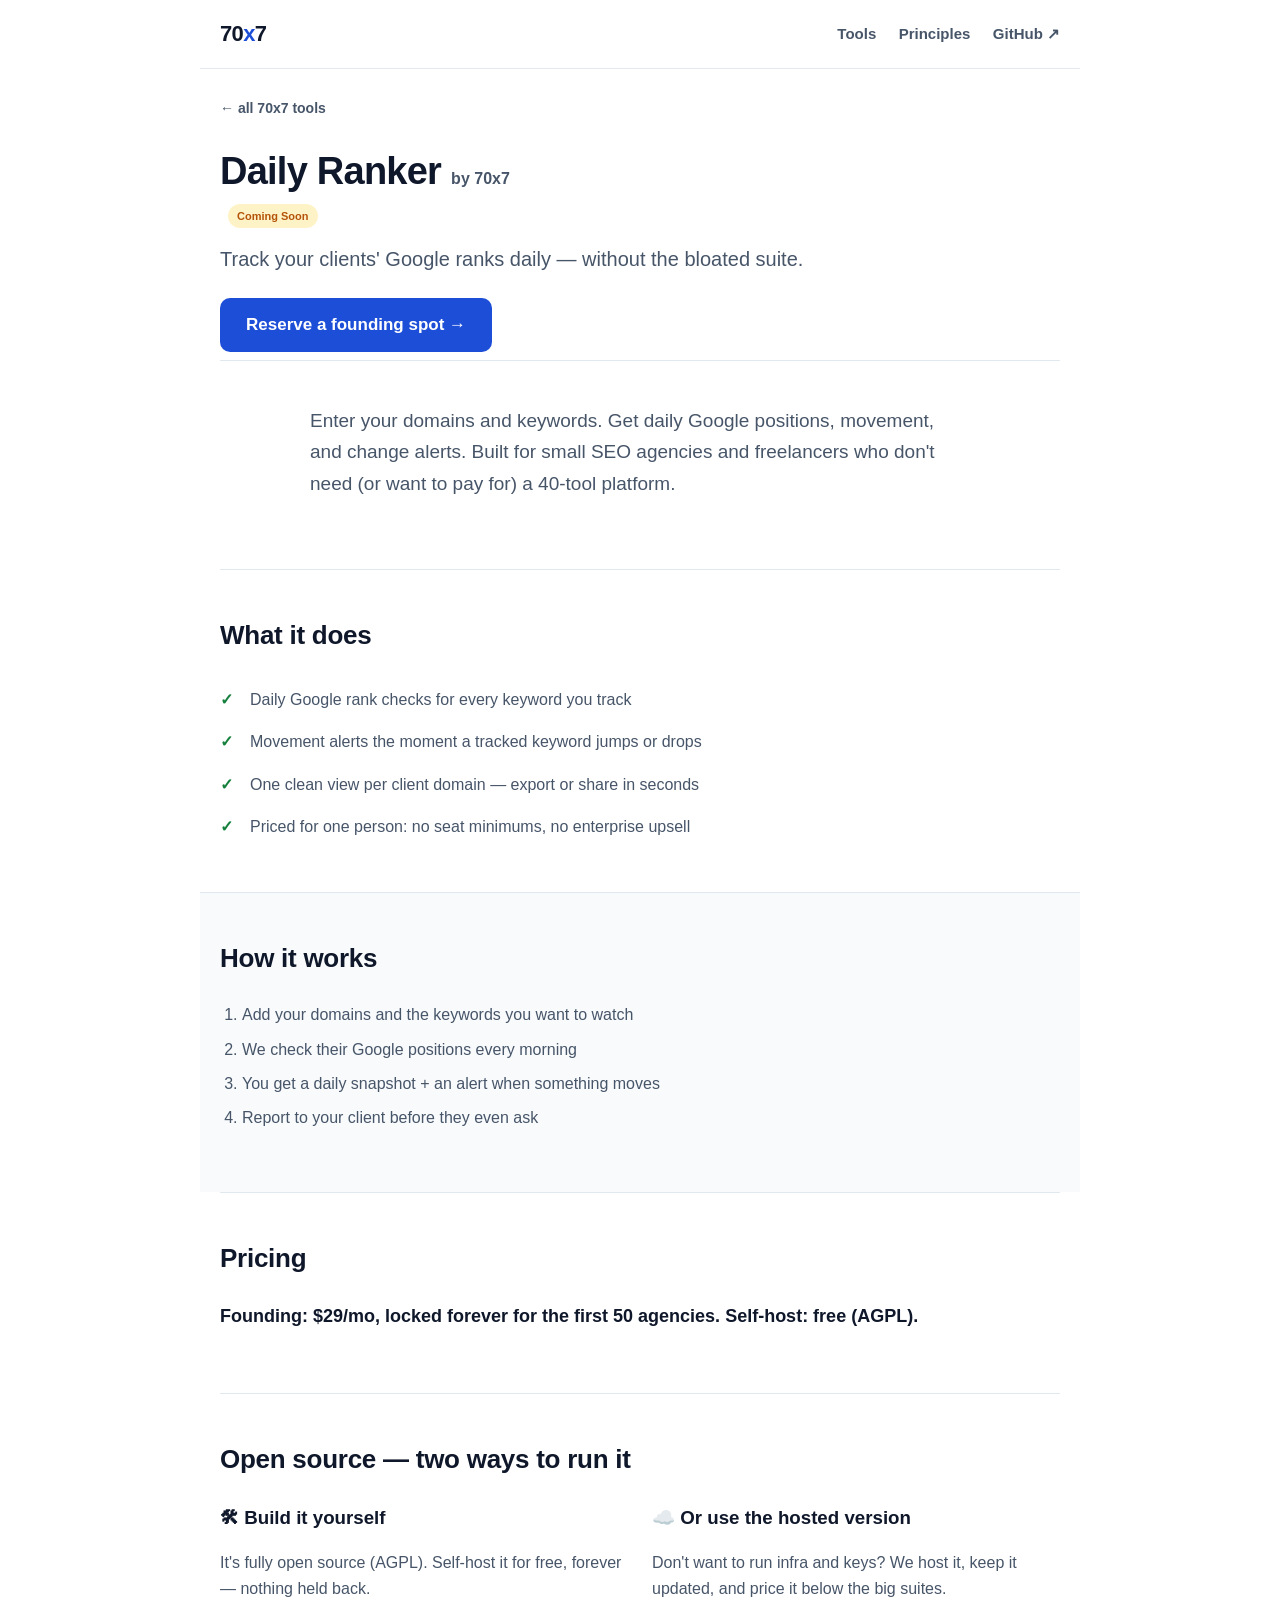
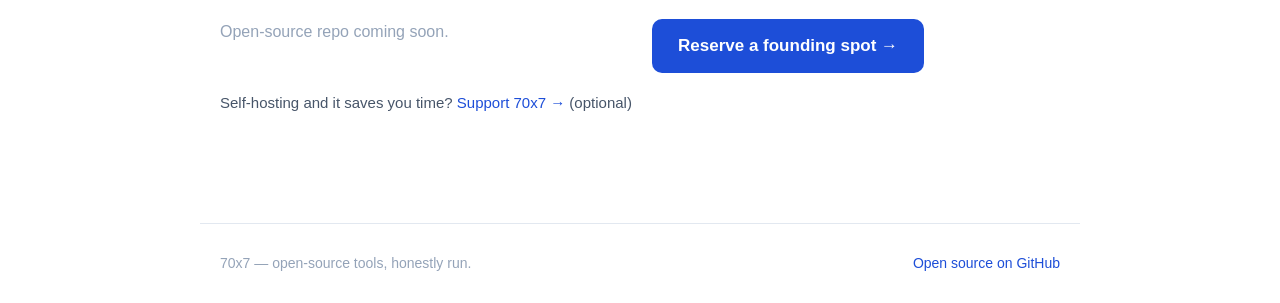
==== apps/daily-ranker.html @ 0df6f69b "70x7 hub — static site preview" ====
<!DOCTYPE html>
<html lang="en">
<head>
<meta charset="utf-8">
<meta name="viewport" content="width=device-width, initial-scale=1">
<title>Daily Ranker by 70x7</title>
<meta name="description" content="Track your clients' Google ranks daily — without the bloated suite.">
<link rel="stylesheet" href="../styles.css">
</head>
<body>
<header class="nav">
  <a class="logo" href="../index.html">70<span>x</span>7</a>
  <nav>
    <a href="../index.html#tools">Tools</a>
    <a href="../index.html#principles">Principles</a>
    <a href="https://github.com/nac70x7" target="_blank" rel="noopener">GitHub ↗</a>
  </nav>
</header>

<main>
<article class="app">
  <a class="back" href="../index.html#tools">← all 70x7 tools</a>
  <header class="app-head">
    <div class="app-title"><h1>Daily Ranker</h1><span class="by">by 70x7</span></div>
    <span class="badge">Coming Soon</span>
    <p class="tagline">Track your clients' Google ranks daily — without the bloated suite.</p>
    <a class="cta" href="https://nac70x7.github.io/rankdaily/" target="_blank" rel="noopener">Reserve a founding spot →</a>
  </header>

  <section class="block">
    <p class="lead">Enter your domains and keywords. Get daily Google positions, movement, and change alerts. Built for small SEO agencies and freelancers who don't need (or want to pay for) a 40-tool platform.</p>
  </section>

  <section class="block">
    <h2>What it does</h2>
    <ul class="ticks"><li>Daily Google rank checks for every keyword you track</li><li>Movement alerts the moment a tracked keyword jumps or drops</li><li>One clean view per client domain — export or share in seconds</li><li>Priced for one person: no seat minimums, no enterprise upsell</li></ul>
  </section>

  <section class="block alt">
    <h2>How it works</h2>
    <ol class="steps"><li>Add your domains and the keywords you want to watch</li><li>We check their Google positions every morning</li><li>You get a daily snapshot + an alert when something moves</li><li>Report to your client before they even ask</li></ol>
  </section>

  <section class="block">
    <h2>Pricing</h2>
    <p class="pricing">Founding: $29/mo, locked forever for the first 50 agencies. Self-host: free (AGPL).</p>
  </section>

  <section class="block opencore">
    <h2>Open source — two ways to run it</h2>
    <div class="two">
      <div>
        <h3>🛠 Build it yourself</h3>
        <p>It's fully open source (AGPL). Self-host it for free, forever — nothing held back.</p>
        <p style="color:#94a3b8">Open-source repo coming soon.</p>
      </div>
      <div>
        <h3>☁️ Or use the hosted version</h3>
        <p>Don't want to run infra and keys? We host it, keep it updated, and price it below the big suites.</p>
        <a class="cta" href="https://nac70x7.github.io/rankdaily/" target="_blank" rel="noopener">Reserve a founding spot →</a>
      </div>
    </div>
    <p class="donate">Self-hosting and it saves you time? <a href="https://70x7.example/support" target="_blank" rel="noopener">Support 70x7 →</a> (optional)</p>
  </section>
</article>

</main>

<footer class="foot">
  <div>70x7 — open-source tools, honestly run.</div>
  <div class="foot-links"><a href="https://github.com/nac70x7" target="_blank" rel="noopener">Open source on GitHub</a></div>
</footer>
</body>
</html>
---- styles.css ----
:root{--ink:#0f172a;--muted:#475569;--line:#e2e8f0;--brand:#1d4ed8;--brand2:#15803d;--bg:#f8fafc}
*{box-sizing:border-box}
body{margin:0;font:16px/1.65 -apple-system,BlinkMacSystemFont,"Segoe UI",Roboto,Helvetica,Arial,sans-serif;color:var(--ink);background:#fff}
a{color:var(--brand);text-decoration:none}
a:hover{text-decoration:underline}
main{max-width:880px;margin:0 auto;padding:0 20px}

/* nav */
.nav{display:flex;align-items:center;justify-content:space-between;max-width:880px;margin:0 auto;padding:16px 20px;border-bottom:1px solid var(--line)}
.logo{font-weight:800;font-size:22px;letter-spacing:-.03em;color:var(--ink)}
.logo span{color:var(--brand)}
.nav nav a{margin-left:18px;color:var(--muted);font-weight:600;font-size:15px}

/* hero */
.hero{padding:64px 0 40px;text-align:center}
.hero h1{font-size:42px;line-height:1.12;letter-spacing:-.02em;margin:0 0 18px}
.lead{font-size:19px;color:var(--muted);max-width:660px;margin:0 auto 26px}
.cta{display:inline-block;background:var(--brand);color:#fff;font-weight:700;font-size:17px;padding:13px 26px;border-radius:10px;border:0;cursor:pointer}
.cta:hover{background:#1e40af;text-decoration:none}

/* blocks */
.block{padding:44px 0;border-top:1px solid var(--line)}
.block h2{font-size:26px;letter-spacing:-.01em;margin:0 0 22px}
.block.alt{background:var(--bg);margin:0 -20px;padding:44px 20px;border-radius:0}

/* tool cards */
.cards{display:grid;grid-template-columns:1fr 1fr;gap:18px}
@media(max-width:640px){.cards{grid-template-columns:1fr}.hero h1{font-size:32px}}
.card{display:block;border:1px solid var(--line);border-radius:14px;padding:22px;color:inherit;transition:border-color .15s}
.card:hover{border-color:var(--brand);text-decoration:none}
.card h3{margin:0 0 4px;font-size:19px}
.card .by{color:var(--muted);font-weight:600;font-size:13px}
.card p{margin:10px 0 0;color:var(--muted);font-size:15px}
.badge{display:inline-block;background:#fef3c7;color:#b45309;font-weight:700;font-size:11px;padding:3px 9px;border-radius:999px;margin-left:8px;vertical-align:middle}
.badge.live{background:#dcfce7;color:var(--brand2)}

/* principles */
.principles{display:grid;grid-template-columns:1fr 1fr;gap:24px}
@media(max-width:640px){.principles{grid-template-columns:1fr}}
.principles h3{margin:0 0 6px;font-size:17px}
.principles p{margin:0;color:var(--muted);font-size:15px}

/* email */
.email{text-align:center}
.email-form{display:flex;gap:10px;max-width:440px;margin:18px auto 0}
.email-form input{flex:1;padding:13px;border:1px solid var(--line);border-radius:10px;font-size:16px}
@media(max-width:520px){.email-form{flex-direction:column}}

/* app page */
.back{display:inline-block;color:var(--muted);font-weight:600;font-size:14px;margin:28px 0 0}
.app-head{padding:18px 0 8px}
.app-title{display:flex;align-items:baseline;gap:10px;flex-wrap:wrap}
.app-title h1{font-size:38px;letter-spacing:-.02em;margin:0}
.app-head .by{color:var(--muted);font-weight:700}
.app-head .tagline{font-size:20px;color:var(--muted);margin:14px 0 22px}
.ticks{list-style:none;padding:0;margin:0}
.ticks li{padding:8px 0 8px 30px;position:relative;color:var(--muted)}
.ticks li:before{content:"✓";position:absolute;left:0;color:var(--brand2);font-weight:800}
.steps{color:var(--muted);padding-left:22px}
.steps li{margin:8px 0}
.pricing{font-size:18px;font-weight:600}
.opencore .two{display:grid;grid-template-columns:1fr 1fr;gap:24px;margin-bottom:18px}
@media(max-width:640px){.opencore .two{grid-template-columns:1fr}}
.opencore h3{margin:0 0 8px}
.opencore p{color:var(--muted)}
.donate{font-size:15px}
pre{background:var(--bg);border:1px solid var(--line);border-radius:10px;padding:14px;overflow:auto;font-size:14px}

/* footer */
.foot{max-width:880px;margin:48px auto 0;padding:28px 20px;border-top:1px solid var(--line);color:#94a3b8;font-size:14px;display:flex;justify-content:space-between;flex-wrap:wrap;gap:8px}
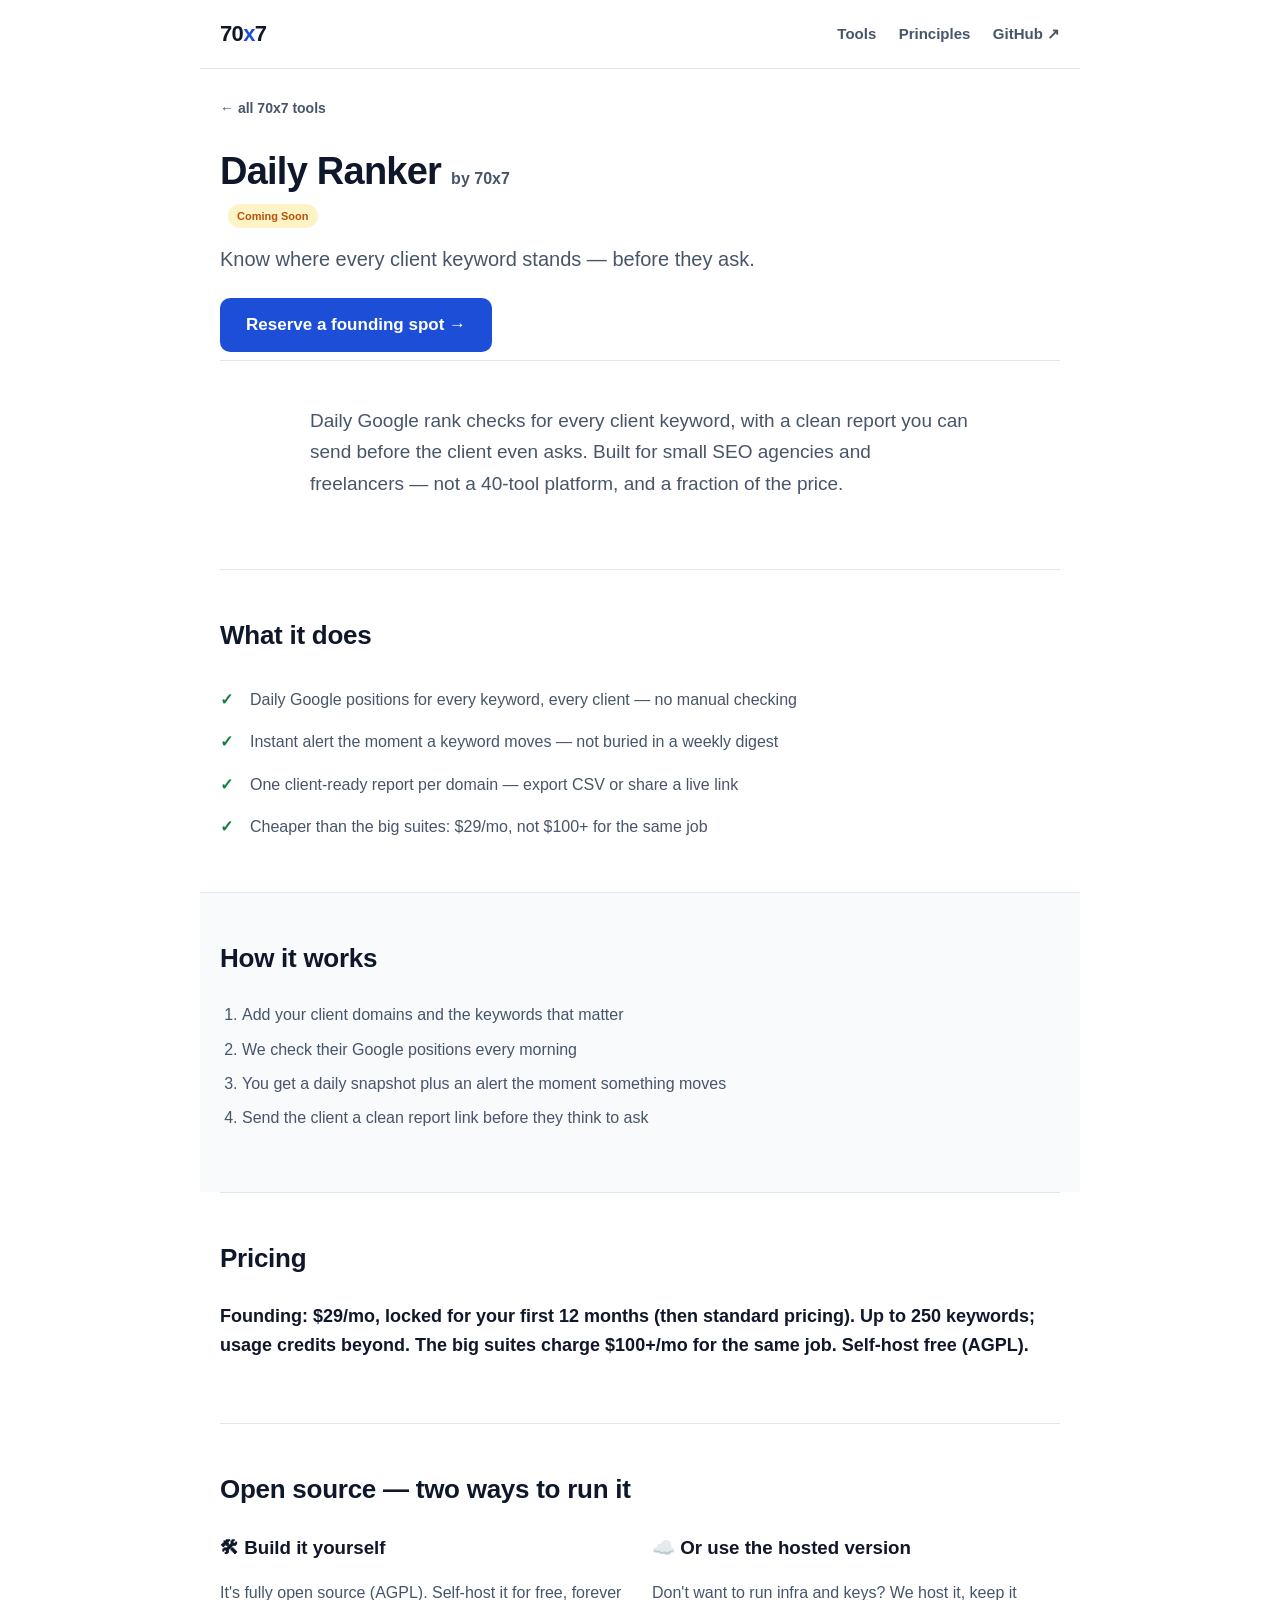
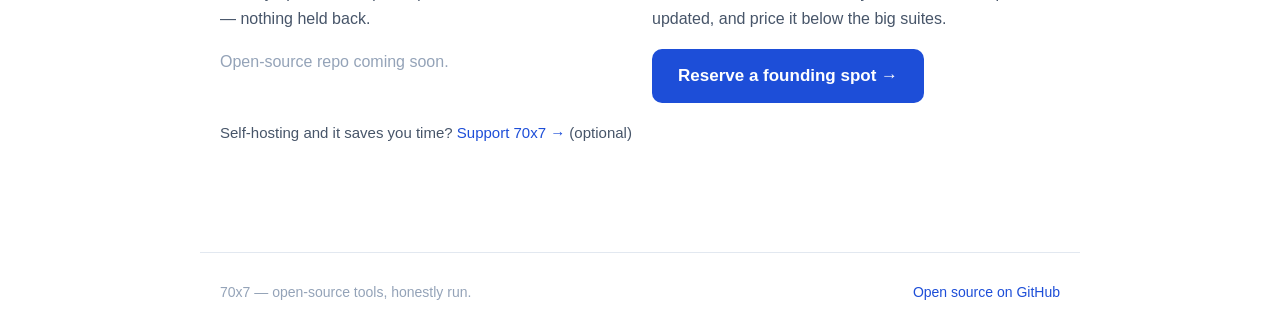
==== commit b67ad713: "copy: re-aim at the SEO buyer (specialist panel) + economics fix" ====
--- a/apps/daily-ranker.html
+++ b/apps/daily-ranker.html
@@ -4,7 +4,7 @@
 <meta charset="utf-8">
 <meta name="viewport" content="width=device-width, initial-scale=1">
 <title>Daily Ranker by 70x7</title>
-<meta name="description" content="Track your clients' Google ranks daily — without the bloated suite.">
+<meta name="description" content="Know where every client keyword stands — before they ask.">
 <link rel="stylesheet" href="../styles.css">
 </head>
 <body>
@@ -23,27 +23,27 @@
   <header class="app-head">
     <div class="app-title"><h1>Daily Ranker</h1><span class="by">by 70x7</span></div>
     <span class="badge">Coming Soon</span>
-    <p class="tagline">Track your clients' Google ranks daily — without the bloated suite.</p>
+    <p class="tagline">Know where every client keyword stands — before they ask.</p>
     <a class="cta" href="https://nac70x7.github.io/rankdaily/" target="_blank" rel="noopener">Reserve a founding spot →</a>
   </header>
 
   <section class="block">
-    <p class="lead">Enter your domains and keywords. Get daily Google positions, movement, and change alerts. Built for small SEO agencies and freelancers who don't need (or want to pay for) a 40-tool platform.</p>
+    <p class="lead">Daily Google rank checks for every client keyword, with a clean report you can send before the client even asks. Built for small SEO agencies and freelancers — not a 40-tool platform, and a fraction of the price.</p>
   </section>
 
   <section class="block">
     <h2>What it does</h2>
-    <ul class="ticks"><li>Daily Google rank checks for every keyword you track</li><li>Movement alerts the moment a tracked keyword jumps or drops</li><li>One clean view per client domain — export or share in seconds</li><li>Priced for one person: no seat minimums, no enterprise upsell</li></ul>
+    <ul class="ticks"><li>Daily Google positions for every keyword, every client — no manual checking</li><li>Instant alert the moment a keyword moves — not buried in a weekly digest</li><li>One client-ready report per domain — export CSV or share a live link</li><li>Cheaper than the big suites: $29/mo, not $100+ for the same job</li></ul>
   </section>
 
   <section class="block alt">
     <h2>How it works</h2>
-    <ol class="steps"><li>Add your domains and the keywords you want to watch</li><li>We check their Google positions every morning</li><li>You get a daily snapshot + an alert when something moves</li><li>Report to your client before they even ask</li></ol>
+    <ol class="steps"><li>Add your client domains and the keywords that matter</li><li>We check their Google positions every morning</li><li>You get a daily snapshot plus an alert the moment something moves</li><li>Send the client a clean report link before they think to ask</li></ol>
   </section>
 
   <section class="block">
     <h2>Pricing</h2>
-    <p class="pricing">Founding: $29/mo, locked forever for the first 50 agencies. Self-host: free (AGPL).</p>
+    <p class="pricing">Founding: $29/mo, locked for your first 12 months (then standard pricing). Up to 250 keywords; usage credits beyond. The big suites charge $100+/mo for the same job. Self-host free (AGPL).</p>
   </section>
 
   <section class="block opencore">
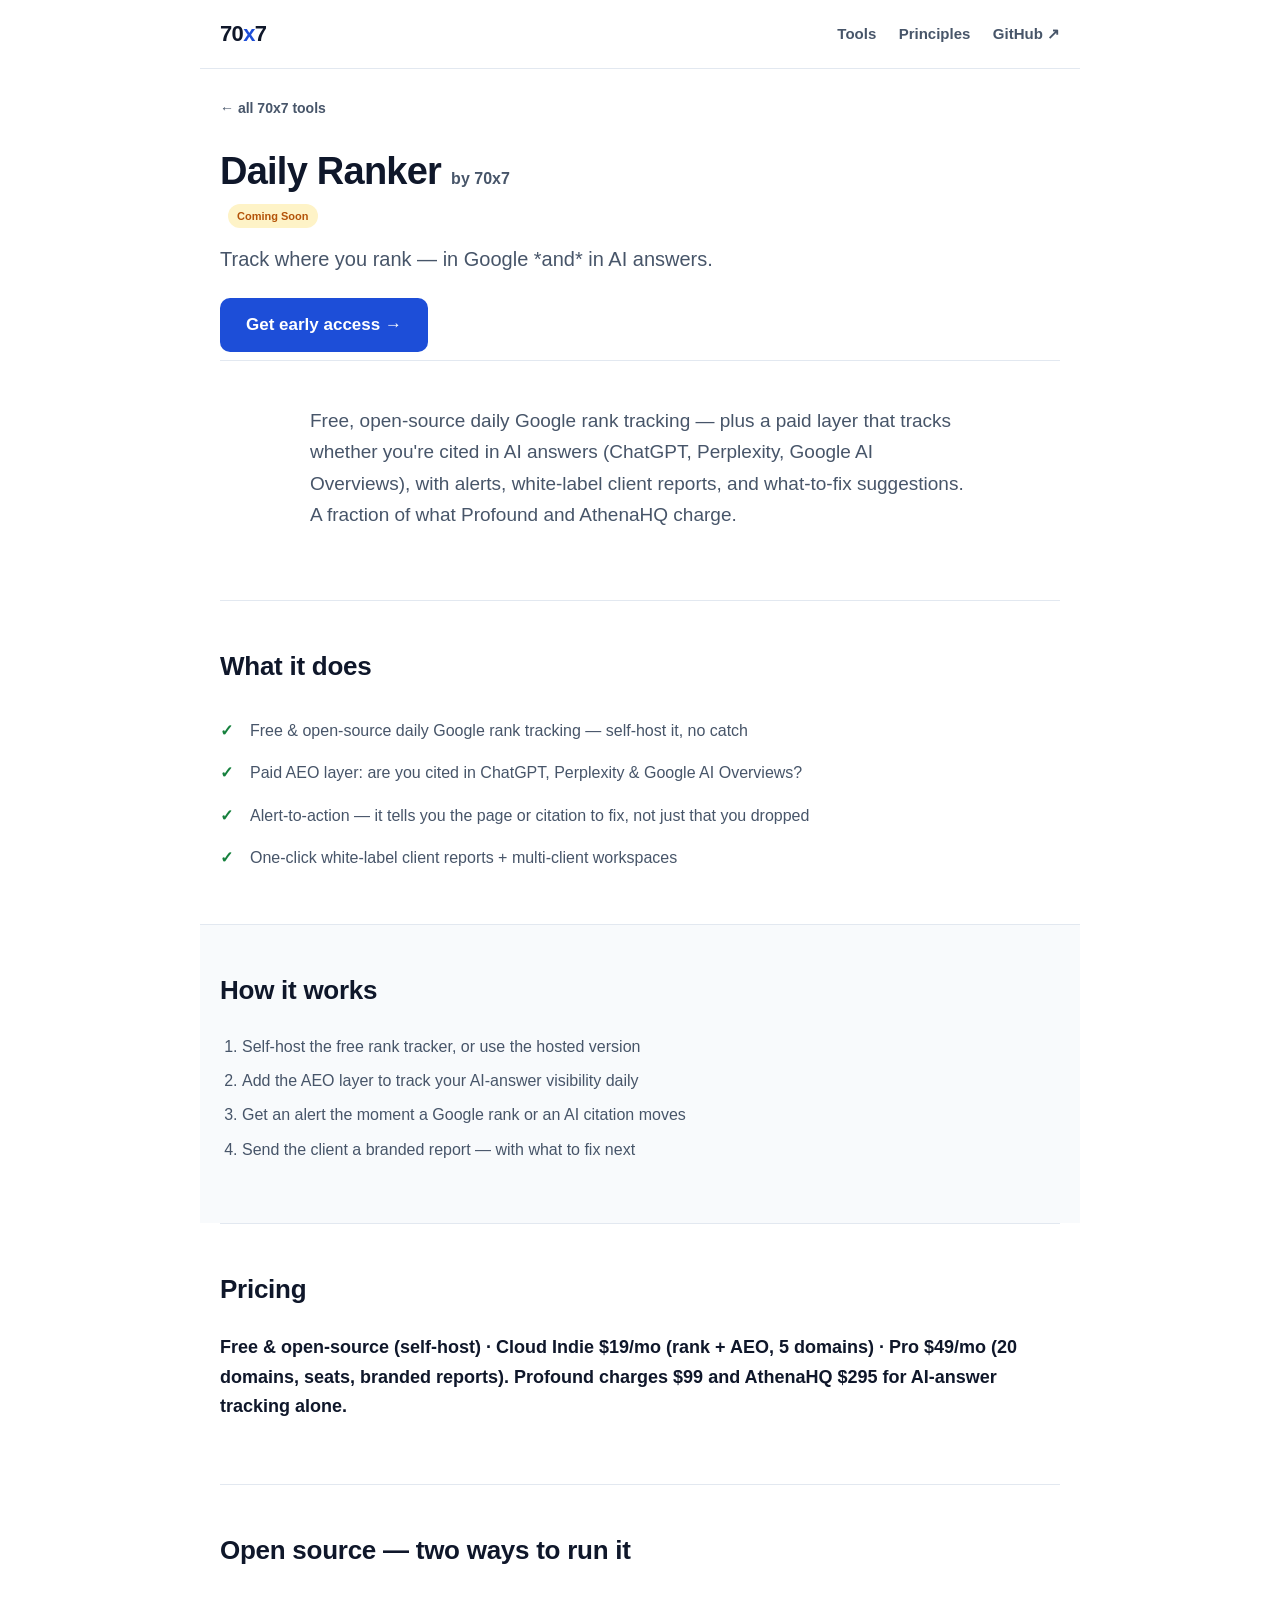
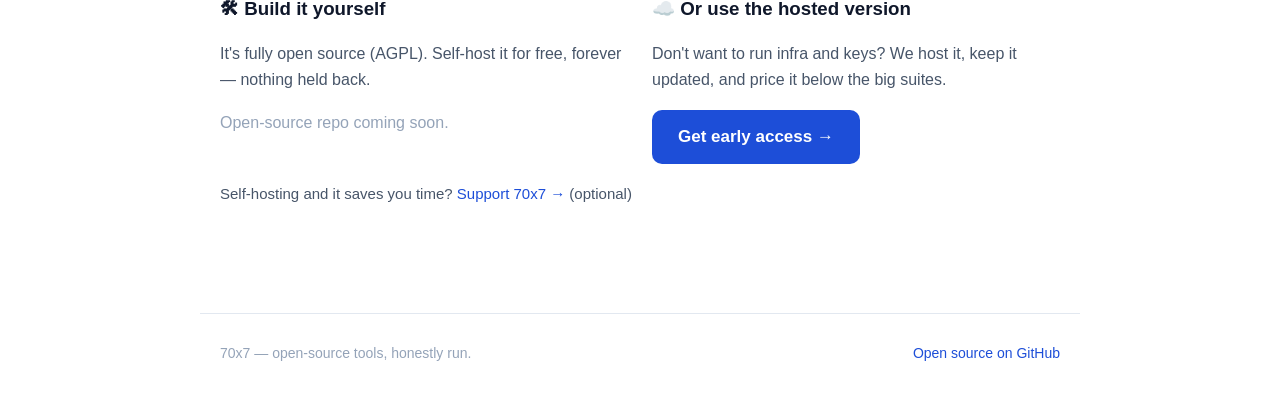
==== commit 85972041: "reposition Daily Ranker: free OSS rank + paid AEO layer" ====
--- a/apps/daily-ranker.html
+++ b/apps/daily-ranker.html
@@ -4,7 +4,7 @@
 <meta charset="utf-8">
 <meta name="viewport" content="width=device-width, initial-scale=1">
 <title>Daily Ranker by 70x7</title>
-<meta name="description" content="Know where every client keyword stands — before they ask.">
+<meta name="description" content="Track where you rank — in Google *and* in AI answers.">
 <link rel="stylesheet" href="../styles.css">
 </head>
 <body>
@@ -23,27 +23,27 @@
   <header class="app-head">
     <div class="app-title"><h1>Daily Ranker</h1><span class="by">by 70x7</span></div>
     <span class="badge">Coming Soon</span>
-    <p class="tagline">Know where every client keyword stands — before they ask.</p>
-    <a class="cta" href="https://nac70x7.github.io/rankdaily/" target="_blank" rel="noopener">Reserve a founding spot →</a>
+    <p class="tagline">Track where you rank — in Google *and* in AI answers.</p>
+    <a class="cta" href="https://nac70x7.github.io/rankdaily/" target="_blank" rel="noopener">Get early access →</a>
   </header>
 
   <section class="block">
-    <p class="lead">Daily Google rank checks for every client keyword, with a clean report you can send before the client even asks. Built for small SEO agencies and freelancers — not a 40-tool platform, and a fraction of the price.</p>
+    <p class="lead">Free, open-source daily Google rank tracking — plus a paid layer that tracks whether you're cited in AI answers (ChatGPT, Perplexity, Google AI Overviews), with alerts, white-label client reports, and what-to-fix suggestions. A fraction of what Profound and AthenaHQ charge.</p>
   </section>
 
   <section class="block">
     <h2>What it does</h2>
-    <ul class="ticks"><li>Daily Google positions for every keyword, every client — no manual checking</li><li>Instant alert the moment a keyword moves — not buried in a weekly digest</li><li>One client-ready report per domain — export CSV or share a live link</li><li>Cheaper than the big suites: $29/mo, not $100+ for the same job</li></ul>
+    <ul class="ticks"><li>Free & open-source daily Google rank tracking — self-host it, no catch</li><li>Paid AEO layer: are you cited in ChatGPT, Perplexity & Google AI Overviews?</li><li>Alert-to-action — it tells you the page or citation to fix, not just that you dropped</li><li>One-click white-label client reports + multi-client workspaces</li></ul>
   </section>
 
   <section class="block alt">
     <h2>How it works</h2>
-    <ol class="steps"><li>Add your client domains and the keywords that matter</li><li>We check their Google positions every morning</li><li>You get a daily snapshot plus an alert the moment something moves</li><li>Send the client a clean report link before they think to ask</li></ol>
+    <ol class="steps"><li>Self-host the free rank tracker, or use the hosted version</li><li>Add the AEO layer to track your AI-answer visibility daily</li><li>Get an alert the moment a Google rank or an AI citation moves</li><li>Send the client a branded report — with what to fix next</li></ol>
   </section>
 
   <section class="block">
     <h2>Pricing</h2>
-    <p class="pricing">Founding: $29/mo, locked for your first 12 months (then standard pricing). Up to 250 keywords; usage credits beyond. The big suites charge $100+/mo for the same job. Self-host free (AGPL).</p>
+    <p class="pricing">Free & open-source (self-host) · Cloud Indie $19/mo (rank + AEO, 5 domains) · Pro $49/mo (20 domains, seats, branded reports). Profound charges $99 and AthenaHQ $295 for AI-answer tracking alone.</p>
   </section>
 
   <section class="block opencore">
@@ -57,7 +57,7 @@
       <div>
         <h3>☁️ Or use the hosted version</h3>
         <p>Don't want to run infra and keys? We host it, keep it updated, and price it below the big suites.</p>
-        <a class="cta" href="https://nac70x7.github.io/rankdaily/" target="_blank" rel="noopener">Reserve a founding spot →</a>
+        <a class="cta" href="https://nac70x7.github.io/rankdaily/" target="_blank" rel="noopener">Get early access →</a>
       </div>
     </div>
     <p class="donate">Self-hosting and it saves you time? <a href="https://70x7.example/support" target="_blank" rel="noopener">Support 70x7 →</a> (optional)</p>
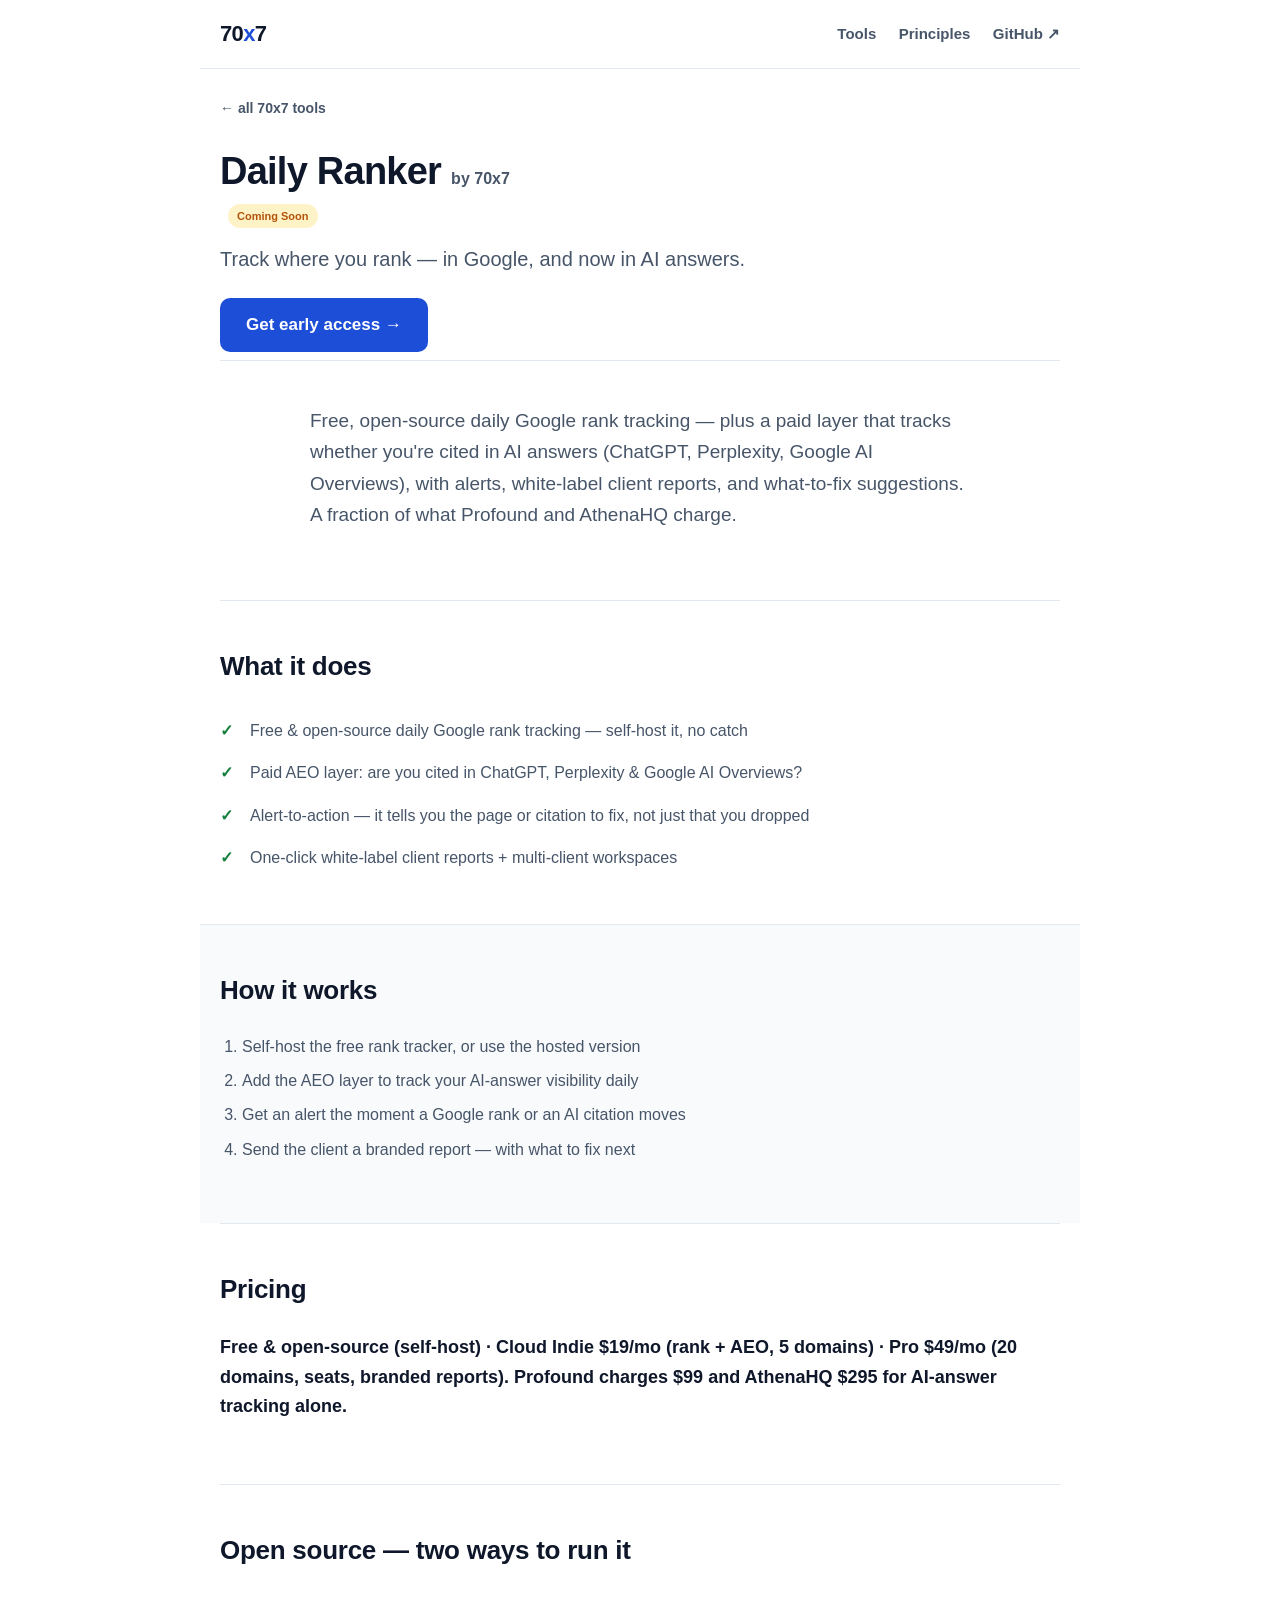
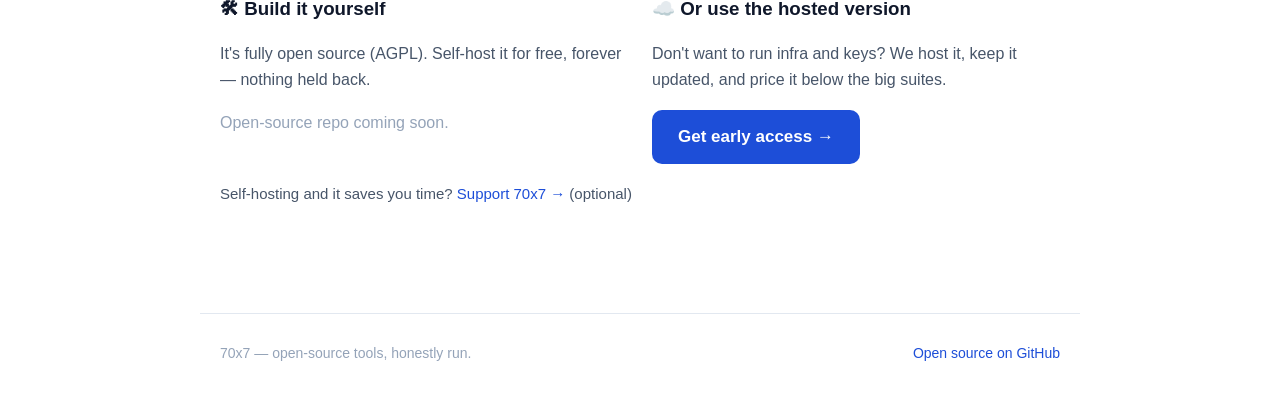
==== commit 1e75cb9b: "reposition Daily Ranker: free OSS rank + paid AEO layer" ====
--- a/apps/daily-ranker.html
+++ b/apps/daily-ranker.html
@@ -4,7 +4,7 @@
 <meta charset="utf-8">
 <meta name="viewport" content="width=device-width, initial-scale=1">
 <title>Daily Ranker by 70x7</title>
-<meta name="description" content="Track where you rank — in Google *and* in AI answers.">
+<meta name="description" content="Track where you rank — in Google, and now in AI answers.">
 <link rel="stylesheet" href="../styles.css">
 </head>
 <body>
@@ -23,7 +23,7 @@
   <header class="app-head">
     <div class="app-title"><h1>Daily Ranker</h1><span class="by">by 70x7</span></div>
     <span class="badge">Coming Soon</span>
-    <p class="tagline">Track where you rank — in Google *and* in AI answers.</p>
+    <p class="tagline">Track where you rank — in Google, and now in AI answers.</p>
     <a class="cta" href="https://nac70x7.github.io/rankdaily/" target="_blank" rel="noopener">Get early access →</a>
   </header>
 
